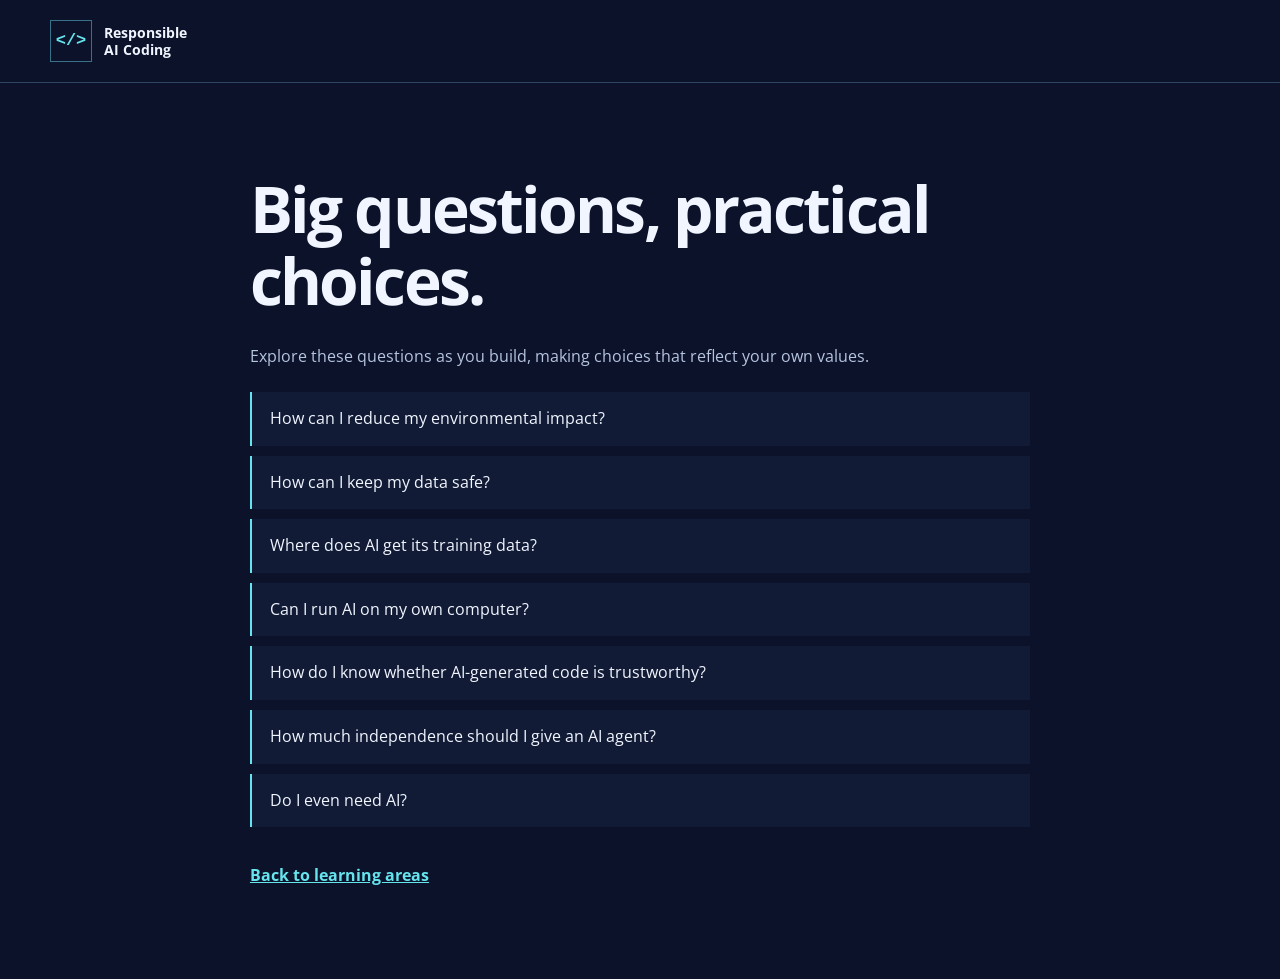
==== big-questions.html @ a51ab15f "Create responsible AI coding tutoring site Co-authored-by: Copilot <223556219+Copilot@users.noreply." ====
<!doctype html>
<html lang="en">
<head>
  <meta charset="utf-8">
  <meta name="viewport" content="width=device-width, initial-scale=1">
  <meta name="description" content="Explore the questions behind values-driven coding with AI.">
  <meta name="theme-color" content="#0b1229">
  <title>Big questions | Responsible AI Coding</title>
  <link rel="preconnect" href="https://fonts.googleapis.com">
  <link rel="preconnect" href="https://fonts.gstatic.com" crossorigin>
  <link href="https://fonts.googleapis.com/css2?family=Open+Sans:wght@400;600;700;800&amp;display=swap" rel="stylesheet">
  <link rel="stylesheet" href="pages.css">
</head>
<body>
  <header>
    <div class="wrap nav">
      <a class="brand" href="index.html"><span class="brand-mark" aria-hidden="true">&lt;/&gt;</span><span>Responsible<br>AI Coding</span></a>
    </div>
  </header>
  <main class="wrap">
    <h1>Big questions, practical choices.</h1>
    <p>Explore these questions as you build, making choices that reflect your own values.</p>
    <ul class="questions">
      <li>How can I reduce my environmental impact?</li>
      <li>How can I keep my data safe?</li>
      <li>Where does AI get its training data?</li>
      <li>Can I run AI on my own computer?</li>
      <li>How do I know whether AI-generated code is trustworthy?</li>
      <li>How much independence should I give an AI agent?</li>
      <li>Do I even need AI?</li>
    </ul>
    <a class="back" href="index.html#learn">Back to learning areas</a>
  </main>
</body>
</html>
---- pages.css ----
* { box-sizing: border-box; }
body { margin: 0; background: #0b1229; color: #f0f5ff; font-family: "Open Sans", "Segoe UI", Arial, sans-serif; line-height: 1.6; }
a { color: #66e4ed; }
a:focus-visible { outline: 3px solid #66e4ed; outline-offset: 5px; }
.wrap { width: min(1180px, calc(100% - 48px)); margin: auto; }
header { border-bottom: 1px solid #304466; }
.nav { min-height: 82px; display: flex; align-items: center; }
.brand { display: flex; align-items: center; gap: 12px; color: #f0f5ff; font-size: .9rem; font-weight: 700; line-height: 1.2; text-decoration: none; }
.brand-mark { display: grid; place-items: center; width: 42px; height: 42px; border: 1px solid #39718b; color: #66e4ed; font-family: Consolas, monospace; font-size: 17px; }
main { max-width: 780px; padding: 90px 0; }
h1 { margin: 0 0 28px; font-size: clamp(2.5rem, 5vw, 4rem); line-height: 1.12; letter-spacing: -.045em; }
p { margin: 0 0 22px; color: #b6c4df; }
.back { display: inline-block; margin-top: 12px; font-weight: 700; }
.questions { display: grid; gap: 10px; margin: 0 0 24px; padding: 0; list-style: none; }
.questions li { padding: 14px 18px; border-left: 2px solid #66e4ed; background: #111b35; }
@media (max-width: 560px) {
  .wrap { width: calc(100% - 36px); }
  .nav { min-height: 72px; }
  main { padding: 65px 0; }
}
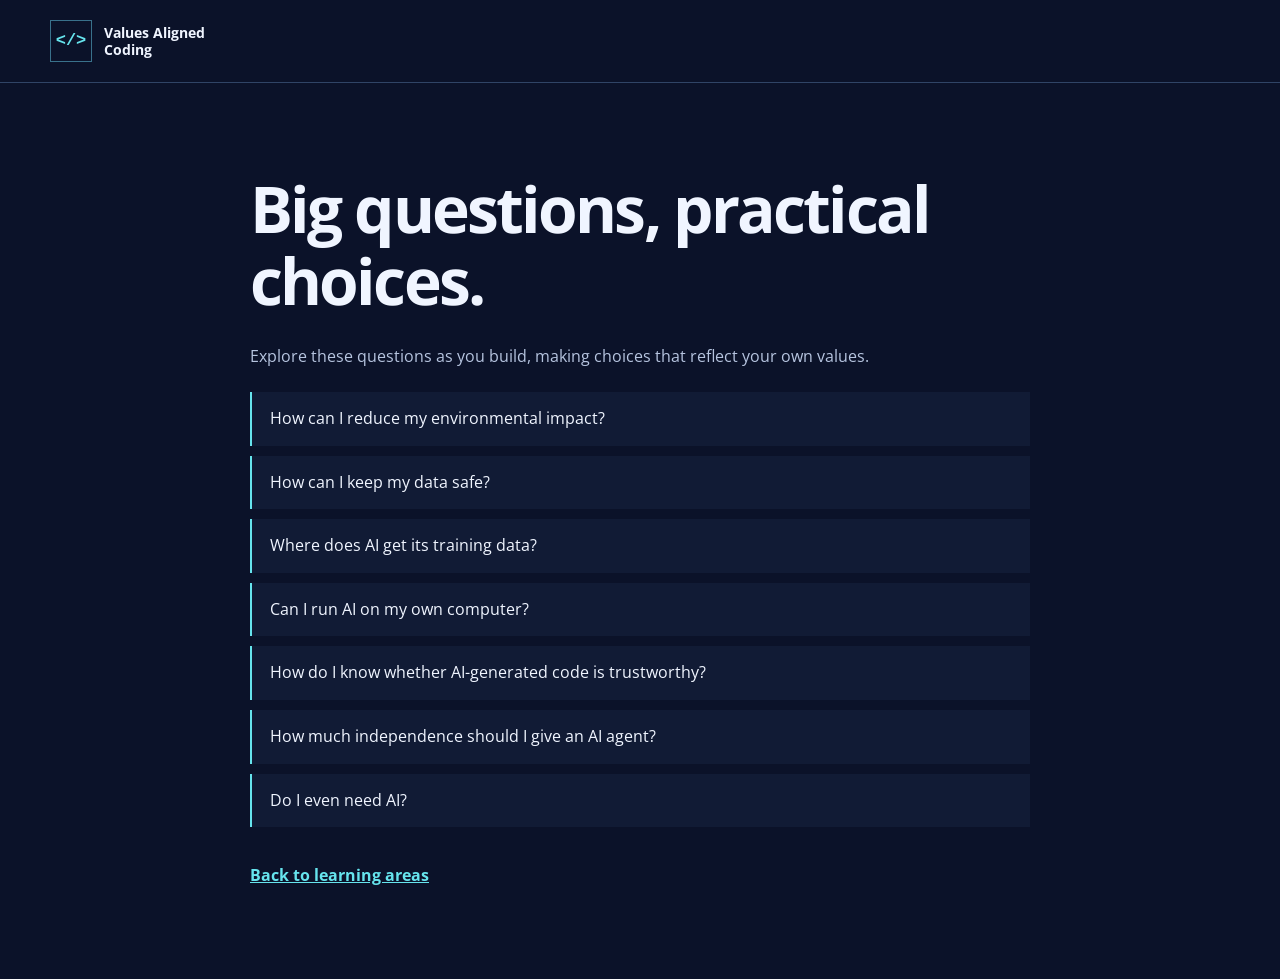
==== commit 43e4d5df: "Update branding and learning outline Co-authored-by: Copilot <223556219+Copilot@users.noreply.github" ====
--- a/big-questions.html
+++ b/big-questions.html
@@ -5,7 +5,7 @@
   <meta name="viewport" content="width=device-width, initial-scale=1">
   <meta name="description" content="Explore the questions behind values-driven coding with AI.">
   <meta name="theme-color" content="#0b1229">
-  <title>Big questions | Responsible AI Coding</title>
+  <title>Big questions | Values Aligned Coding</title>
   <link rel="preconnect" href="https://fonts.googleapis.com">
   <link rel="preconnect" href="https://fonts.gstatic.com" crossorigin>
   <link href="https://fonts.googleapis.com/css2?family=Open+Sans:wght@400;600;700;800&amp;display=swap" rel="stylesheet">
@@ -14,7 +14,7 @@
 <body>
   <header>
     <div class="wrap nav">
-      <a class="brand" href="index.html"><span class="brand-mark" aria-hidden="true">&lt;/&gt;</span><span>Responsible<br>AI Coding</span></a>
+      <a class="brand" href="index.html"><span class="brand-mark" aria-hidden="true">&lt;/&gt;</span><span>Values Aligned<br>Coding</span></a>
     </div>
   </header>
   <main class="wrap">
